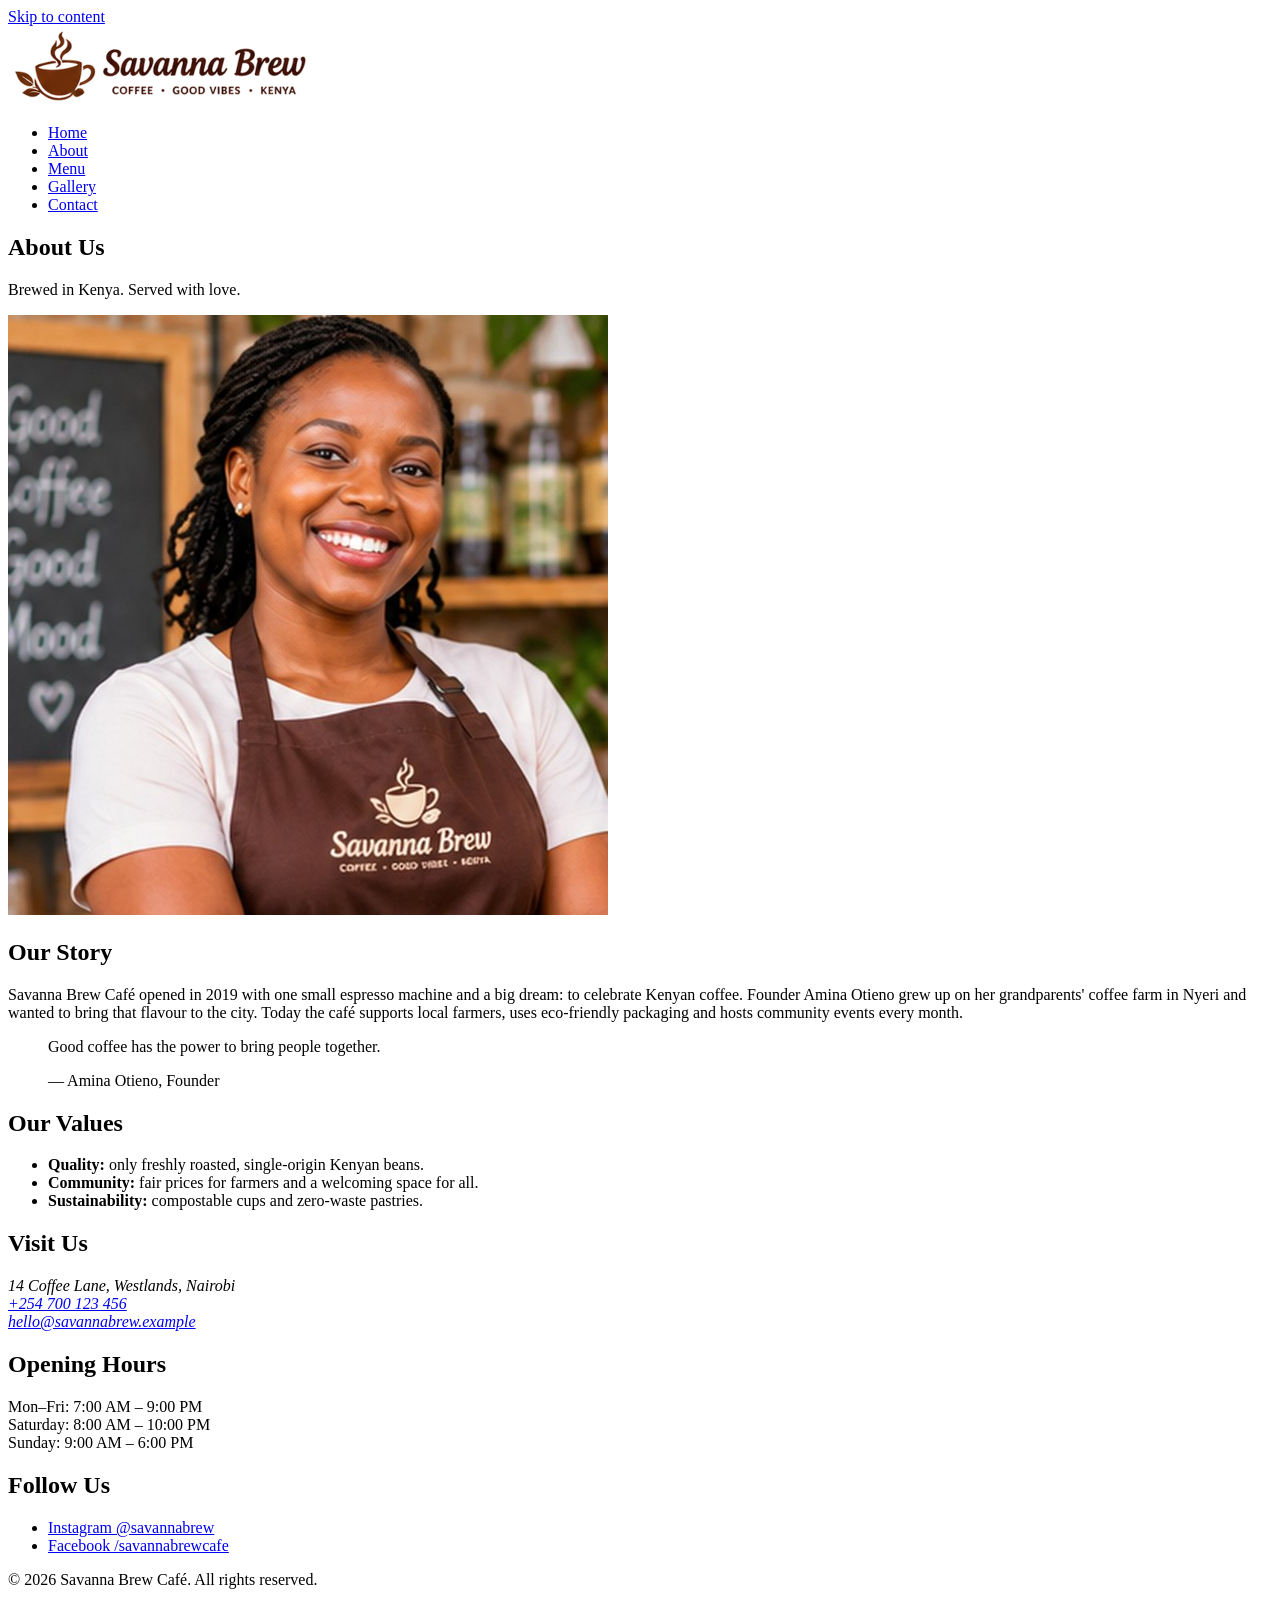
==== about.html @ cfd8450b "Fixed folder structure and moved files to root" ====
<!DOCTYPE html>
<html lang="en">
<head>
  <meta charset="UTF-8">
  <meta name="viewport" content="width=device-width, initial-scale=1.0">
  <meta name="description" content="The story and values of Savanna Brew Café, founded by Amina Otieno in Westlands, Nairobi.">
  <title>About Us | Savanna Brew Café</title>
  <link rel="preconnect" href="https://fonts.googleapis.com">
  <link rel="preconnect" href="https://fonts.gstatic.com" crossorigin>
  <link rel="stylesheet" href="https://fonts.googleapis.com/css2?family=Open+Sans:wght@400;600;700&amp;family=Playfair+Display:wght@600;700&amp;display=swap">
  <link rel="stylesheet" href="css/style.css">
</head>
<body>
  <a class="skip-link" href="#main">Skip to content</a>
  <header class="site-header">
    <div class="header-inner">
      <a class="logo-link" href="index.html"><img src="images/logo.png" alt="Savanna Brew Café logo - a steaming coffee cup" width="304" height="78"></a>
      <nav class="main-nav" aria-label="Main navigation">
        <ul>
          <li><a href="index.html">Home</a></li>
          <li><a href="about.html" class="active" aria-current="page">About</a></li>
          <li><a href="menu.html">Menu</a></li>
          <li><a href="gallery.html">Gallery</a></li>
          <li><a href="contact.html">Contact</a></li>
        </ul>
      </nav>
    </div>
  </header>
  <main id="main">
    <section class="page-title">
      <h1>About Us</h1>
      <p>Brewed in Kenya. Served with love.</p>
    </section>

    <section class="section container story-layout">
      <img class="owner-image" src="images/about-owner.jpg" alt="Amina Otieno, founder of Savanna Brew Café, smiling behind the counter in a brown apron" width="600" height="600">
      <article class="story-copy">
        <h2>Our Story</h2>
        <p>Savanna Brew Café opened in 2019 with one small espresso machine and a big dream: to celebrate Kenyan coffee. Founder Amina Otieno grew up on her grandparents' coffee farm in Nyeri and wanted to bring that flavour to the city. Today the café supports local farmers, uses eco-friendly packaging and hosts community events every month.</p>
        <blockquote>
          <p>Good coffee has the power to bring people together.</p>
          <footer>— Amina Otieno, Founder</footer>
        </blockquote>
      </article>
    </section>

    <section class="section container values-section">
      <div class="section-heading">
        <h2>Our Values</h2>
      </div>
      <ul class="values-list">
        <li><strong>Quality:</strong> only freshly roasted, single-origin Kenyan beans.</li>
        <li><strong>Community:</strong> fair prices for farmers and a welcoming space for all.</li>
        <li><strong>Sustainability:</strong> compostable cups and zero-waste pastries.</li>
      </ul>
    </section>
  </main>
  <footer class="site-footer">
    <div class="footer-grid">
      <section>
        <h2>Visit Us</h2>
        <address>
          14 Coffee Lane, Westlands, Nairobi<br>
          <a href="tel:+254700123456">+254 700 123 456</a><br>
          <a href="mailto:hello@savannabrew.example">hello@savannabrew.example</a>
        </address>
      </section>
      <section>
        <h2>Opening Hours</h2>
        <p>Mon–Fri: 7:00 AM – 9:00 PM<br>Saturday: 8:00 AM – 10:00 PM<br>Sunday: 9:00 AM – 6:00 PM</p>
      </section>
      <section>
        <h2>Follow Us</h2>
        <ul>
          <li><a href="https://www.instagram.com/" target="_blank" rel="noopener noreferrer">Instagram @savannabrew</a></li>
          <li><a href="https://www.facebook.com/" target="_blank" rel="noopener noreferrer">Facebook /savannabrewcafe</a></li>
        </ul>
      </section>
    </div>
    <p class="copyright">© 2026 Savanna Brew Café. All rights reserved.</p>
  </footer>
</body>
</html>
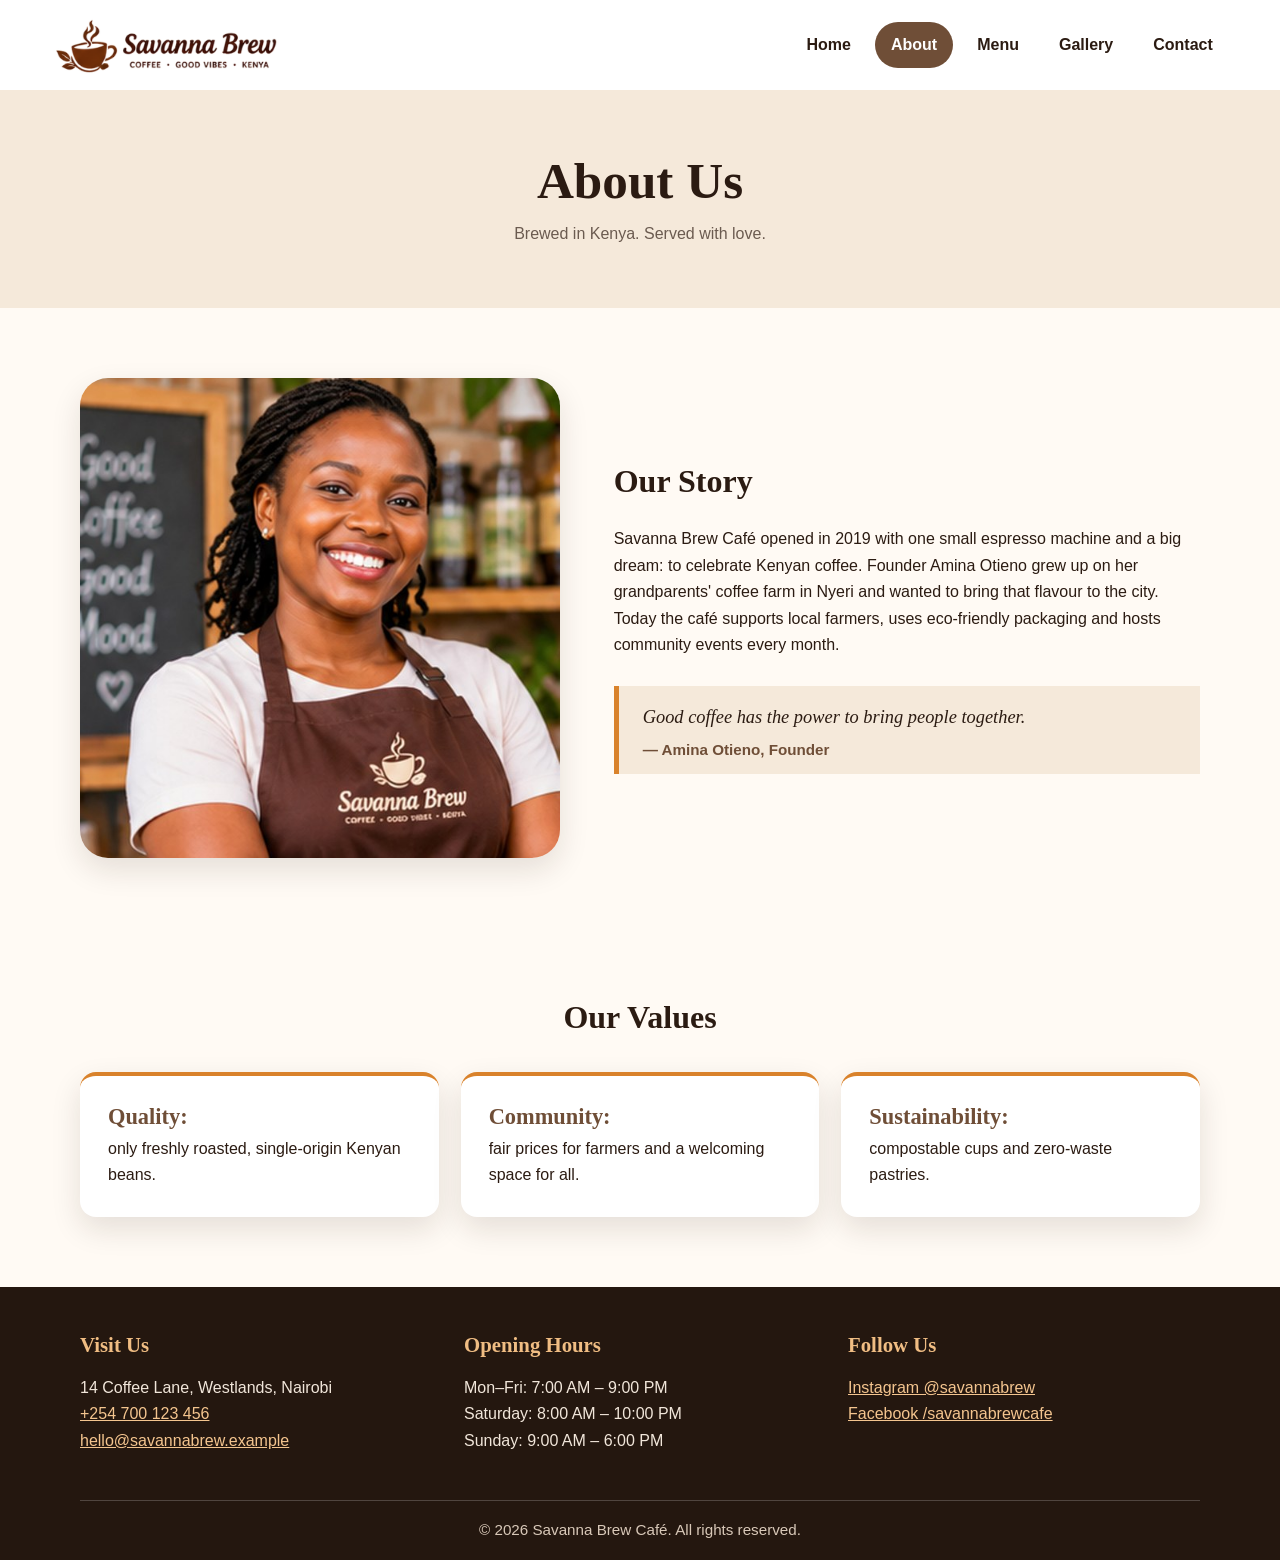
==== commit 76c00045: "Fixed CSS and image links on all sub-pages" ====
--- a/about.html
+++ b/about.html
@@ -8,7 +8,7 @@
   <link rel="preconnect" href="https://fonts.googleapis.com">
   <link rel="preconnect" href="https://fonts.gstatic.com" crossorigin>
   <link rel="stylesheet" href="https://fonts.googleapis.com/css2?family=Open+Sans:wght@400;600;700&amp;family=Playfair+Display:wght@600;700&amp;display=swap">
-  <link rel="stylesheet" href="css/style.css">
+  <link rel="stylesheet" href="style.css">
 </head>
 <body>
   <a class="skip-link" href="#main">Skip to content</a>
--- a/style.css
+++ b/style.css
@@ -0,0 +1,231 @@
+/* ==========================================================
+   Savanna Brew Café - main stylesheet (linked from every page)
+   Sections:
+   1. Variables   2. Base   3. Header & navigation   4. Buttons
+   5. Home        6. About  7. Menu tables           8. Gallery
+   9. Contact    10. Footer 11. Utilities 12. Dark mode
+   13. Responsive (768px and below)
+   ========================================================== */
+
+/* ---------- 1. VARIABLES (brand palette) ---------- */
+:root {
+  --primary: #6F4E37;      /* coffee brown */
+  --secondary: #F5E9DA;    /* cream */
+  --accent: #D9822B;       /* savanna orange */
+  --text: #2B1B12;         /* dark text */
+  --white: #FFFFFF;
+  --page-bg: #FFFAF4;
+  --surface: #FFFFFF;      /* cards, forms, tables */
+  --stripe: #FBF1E6;       /* zebra rows */
+  --hover-row: #F6DFC5;
+  --border: #EADBCB;
+  --muted: #6B5B50;
+  --footer-bg: #24170F;
+  --shadow: 0 12px 30px rgba(43, 27, 18, 0.12);
+  --font-heading: "Playfair Display", Georgia, serif;
+  --font-body: "Open Sans", Arial, sans-serif;
+}
+
+/* ---------- 2. BASE ---------- */
+*, *::before, *::after { box-sizing: border-box; }
+html { scroll-behavior: smooth; }
+body {
+  margin: 0;
+  background: var(--page-bg);
+  color: var(--text);
+  font-family: var(--font-body);
+  font-size: 1rem;          /* 16px */
+  line-height: 1.65;
+}
+img { max-width: 100%; height: auto; display: block; }
+h1, h2, h3 { font-family: var(--font-heading); line-height: 1.2; margin-top: 0; }
+h1 { font-size: clamp(2.2rem, 5vw, 4rem); }
+h2 { font-size: 2rem; }
+p { margin-top: 0; }
+a { color: var(--primary); }
+a:hover { color: var(--accent); }
+a:focus-visible, button:focus-visible { outline: 3px solid var(--accent); outline-offset: 3px; }
+.container { width: min(1120px, 92%); margin-inline: auto; }
+.section { padding: 70px 0; }
+.section-heading { text-align: center; max-width: 680px; margin: 0 auto 36px; }
+.section-heading p { color: var(--muted); }
+.eyebrow {
+  color: #F4BD7C; text-transform: uppercase; letter-spacing: 3px;
+  font-weight: 700; font-size: 0.85rem; margin-bottom: 8px;
+}
+.eyebrow-dark { color: var(--primary); }
+.page-title { padding: 60px 4%; text-align: center; background: var(--secondary); }
+.page-title h1 { font-size: clamp(2.2rem, 4vw, 3.4rem); margin-bottom: 10px; }
+.page-title p { margin: 0; color: var(--muted); }
+
+/* ---------- 3. HEADER & NAVIGATION ---------- */
+/* Flexbox is used for the navigation bar (one row, logo left, links right);
+   CSS Grid is used for the gallery (a two-dimensional grid of photos). */
+.site-header { background: var(--white); box-shadow: 0 3px 18px rgba(43, 27, 18, 0.08); }
+.header-inner {
+  width: min(1180px, 92%); margin: auto; min-height: 90px;
+  display: flex; align-items: center; justify-content: space-between; gap: 24px;
+}
+.logo-link img { width: 230px; height: auto; }
+.main-nav ul { display: flex; align-items: center; gap: 8px; list-style: none; margin: 0; padding: 0; }
+.main-nav a {
+  display: block; padding: 10px 16px; border-radius: 999px;
+  text-decoration: none; color: #2B1B12; font-weight: 700;
+  transition: background-color 0.25s ease, color 0.25s ease;
+}
+.main-nav a:hover, .main-nav a:focus-visible { background: var(--secondary); color: var(--primary); }
+.main-nav a.active { background: var(--primary); color: var(--white); }   /* current page */
+.skip-link { position: absolute; left: -999px; top: 0; background: var(--accent); color: #21140D; padding: 8px 14px; z-index: 10; }
+.skip-link:focus { left: 8px; }
+
+/* ---------- 4. BUTTONS ---------- */
+.btn {
+  display: inline-block; background: var(--accent); color: #21140D;
+  font: 700 1rem var(--font-body); text-decoration: none;
+  padding: 13px 26px; border: 0; border-radius: 999px; cursor: pointer;
+  transition: transform 0.25s ease, box-shadow 0.25s ease, background-color 0.25s ease;
+}
+.btn:hover, .btn:focus-visible {
+  background: #EFA64E; color: #21140D; transform: translateY(-3px);
+  box-shadow: 0 8px 20px rgba(0, 0, 0, 0.2);
+}
+
+/* ---------- 5. HOME ---------- */
+.hero {
+  min-height: 580px; display: flex; align-items: center; color: var(--white);
+      background: linear-gradient(90deg, rgba(25, 15, 10, 0.85), rgba(25, 15, 10, 0.25)),
+              url("images/hero.jpg") center / cover no-repeat;
+}
+.hero-content { width: min(1120px, 92%); margin: auto; padding: 80px 0; animation: fade-up 1s ease both; }
+.hero h1 { max-width: 640px; margin-bottom: 18px; }
+.hero p { max-width: 580px; font-size: 1.15rem; color: #FFF5E9; }
+@keyframes fade-up { from { opacity: 0; transform: translateY(24px); } to { opacity: 1; transform: none; } }
+.card-row { display: flex; gap: 24px; }
+.card {
+  flex: 1; background: var(--surface); border-radius: 18px; overflow: hidden;
+  box-shadow: var(--shadow); transition: transform 0.3s ease, box-shadow 0.3s ease;
+}
+.card:hover { transform: translateY(-8px); box-shadow: 0 18px 35px rgba(43, 27, 18, 0.2); }
+.card img { width: 100%; height: 220px; object-fit: cover; }
+.card-body { padding: 22px; }
+.card h3 { margin-bottom: 4px; }
+.price { font-weight: 700; color: var(--primary); margin-bottom: 8px; }
+.center { text-align: center; margin-top: 36px; }
+
+/* ---------- 6. ABOUT ---------- */
+.story-layout { display: grid; grid-template-columns: 0.9fr 1.1fr; gap: 54px; align-items: center; }
+.owner-image { width: 100%; aspect-ratio: 1 / 1; object-fit: cover; border-radius: 28px; box-shadow: var(--shadow); }
+.story-copy blockquote {
+  margin: 28px 0 0; padding: 16px 24px; background: var(--secondary);
+  border-left: 5px solid var(--accent); font-family: Georgia, serif; font-size: 1.15rem; font-style: italic;
+}
+.story-copy blockquote p { margin-bottom: 8px; }
+.story-copy blockquote footer { font: 600 0.95rem var(--font-body); font-style: normal; color: var(--primary); }
+.values-list { list-style: none; margin: 0; padding: 0; display: grid; grid-template-columns: repeat(3, 1fr); gap: 22px; }
+.values-list li {
+  padding: 28px; background: var(--surface); border-radius: 16px;
+  border-top: 4px solid var(--accent); box-shadow: var(--shadow);
+  transition: transform 0.3s ease;
+}
+.values-list li:hover { transform: translateY(-5px); }
+.values-list strong { display: block; font: 700 1.4rem var(--font-heading); color: var(--primary); margin-bottom: 6px; }
+
+/* ---------- 7. MENU TABLES ---------- */
+.menu-section { padding: 28px 0 10px; }
+.menu-section h2 { margin-bottom: 16px; }
+.table-wrapper { overflow-x: auto; border-radius: 12px; box-shadow: var(--shadow); }   /* scrolls on phones */
+.menu-table { width: 100%; border-collapse: collapse; min-width: 520px; background: var(--surface); }
+.menu-table th, .menu-table td { padding: 14px 18px; text-align: left; border-bottom: 1px solid var(--border); }
+.menu-table thead th { background: var(--primary); color: var(--white); }
+.menu-table tbody th { font-weight: 700; }
+.menu-table tbody tr:nth-child(even) { background: var(--stripe); }
+.menu-table tbody tr { transition: background-color 0.2s ease; }
+.menu-table tbody tr:hover { background: var(--hover-row); }
+.menu-table th:last-child, .menu-table td:last-child { text-align: right; }          /* prices */
+.menu-table td:last-child { font-weight: 700; }
+
+/* ---------- 8. GALLERY (CSS Grid: 4 / 2 / 1 columns) ---------- */
+.gallery-grid { display: grid; grid-template-columns: repeat(4, 1fr); gap: 18px; }
+.gallery-grid figure { margin: 0; overflow: hidden; border-radius: 14px; background: var(--surface); box-shadow: var(--shadow); }
+.gallery-grid img { width: 100%; aspect-ratio: 4 / 3; object-fit: cover; transition: transform 0.4s ease; }
+.gallery-grid figure:hover img { transform: scale(1.08); }
+.gallery-grid figcaption { padding: 12px 14px; font-weight: 600; text-align: center; }
+
+/* ---------- 9. CONTACT ---------- */
+.contact-layout { display: grid; grid-template-columns: 1.15fr 0.85fr; gap: 36px; align-items: start; }
+.contact-panel, .reservation-form { background: var(--surface); padding: 30px; border-radius: 18px; box-shadow: var(--shadow); }
+.contact-item { padding: 12px 0; border-bottom: 1px solid var(--border); }
+.contact-item strong { display: block; color: var(--primary); }
+.hours-heading { margin-top: 26px; font-size: 1.6rem; }
+.hours-table { width: 100%; border-collapse: collapse; }
+.hours-table th, .hours-table td { padding: 9px 4px; text-align: left; border-bottom: 1px solid var(--border); }
+.hours-table thead th { color: var(--primary); }
+.hours-table td { text-align: right; }
+.form-grid { display: grid; grid-template-columns: 1fr 1fr; gap: 18px; }
+.form-field { display: flex; flex-direction: column; gap: 6px; }
+.form-field.full { grid-column: 1 / -1; }
+.form-field label, legend { font-weight: 700; }
+.form-field input[type="text"], .form-field input[type="email"], .form-field input[type="tel"],
+.form-field input[type="date"], .form-field input[type="time"], .form-field select, .form-field textarea {
+  width: 100%; padding: 12px; border: 1px solid #B9A593; border-radius: 8px;
+  background: var(--surface); color: var(--text); font: inherit;
+}
+.form-field textarea { min-height: 120px; resize: vertical; }
+.form-field input:focus, .form-field select:focus, .form-field textarea:focus {
+  outline: 3px solid var(--accent); outline-offset: 1px; border-color: var(--accent);
+}
+fieldset { border: 1px solid #B9A593; border-radius: 10px; padding: 12px 16px; margin: 0; }
+.radio-row { display: flex; gap: 20px; flex-wrap: wrap; }
+.radio-row label { font-weight: 400; }
+.form-help { font-size: 0.95rem; color: var(--muted); }
+
+/* ---------- 10. FOOTER ---------- */
+.site-footer { background: var(--footer-bg); color: #F1E6DA; padding: 46px 0 18px; }
+.footer-grid { width: min(1120px, 92%); margin: auto; display: grid; grid-template-columns: repeat(3, 1fr); gap: 32px; }
+.site-footer h2 { font-size: 1.3rem; color: #F0BD83; }
+.site-footer address { font-style: normal; }
+.site-footer ul { list-style: none; padding: 0; margin: 0; }
+.site-footer a { color: #F4C58F; }
+.site-footer a:hover, .site-footer a:focus-visible { color: var(--white); }
+.copyright { width: min(1120px, 92%); margin: 30px auto 0; padding-top: 16px; border-top: 1px solid rgba(255, 255, 255, 0.2); text-align: center; font-size: 0.95rem; color: #D8C8B8; }
+
+/* ---------- 11. UTILITIES ---------- */
+.visually-hidden { position: absolute; width: 1px; height: 1px; margin: -1px; overflow: hidden; clip: rect(0 0 0 0); white-space: nowrap; }
+
+/* ---------- 12. DARK MODE (bonus) ---------- */
+@media (prefers-color-scheme: dark) {
+  :root {
+    --page-bg: #1A110C; --surface: #2A1C14; --stripe: #33231A; --hover-row: #45301F;
+    --secondary: #33231A; --border: #4A362A; --text: #F5E9DA; --muted: #CDBBA9;
+  }
+  a { color: #F4C58F; }
+  .main-nav a:hover, .main-nav a:focus-visible { color: #F4C58F; }
+  .site-header { background: #24170F; }
+  .main-nav a { color: #F5E9DA; }
+  .main-nav a.active { background: var(--accent); color: #21140D; }
+  .logo-link img { background: #F5E9DA; border-radius: 10px; padding: 4px 8px; }
+  .eyebrow-dark, .price, .values-list strong, .contact-item strong, .hours-table thead th, .story-copy blockquote footer { color: #F4C58F; }
+  .menu-table thead th { background: #6F4E37; }
+}
+
+/* ---------- 13. RESPONSIVE: 768px and below ---------- */
+@media (max-width: 1000px) {
+  .gallery-grid { grid-template-columns: repeat(2, 1fr); }      /* tablet: 2 columns */
+}
+@media (max-width: 768px) {
+  .header-inner { flex-direction: column; padding: 14px 0; gap: 8px; }   /* links stack below logo */
+  .main-nav ul { flex-direction: column; gap: 2px; text-align: center; }
+  .main-nav a { padding: 8px 24px; }
+  .hero { min-height: 500px; }
+  .hero-content { padding: 60px 0; }
+  .section { padding: 50px 0; }
+  .card-row { flex-direction: column; }
+  .story-layout, .contact-layout { grid-template-columns: 1fr; gap: 32px; }
+  .owner-image { max-width: 420px; margin-inline: auto; }
+  .values-list { grid-template-columns: 1fr; }
+  .gallery-grid { grid-template-columns: 1fr; }                  /* mobile: 1 column */
+  .footer-grid { grid-template-columns: 1fr; gap: 22px; }
+  .form-grid { grid-template-columns: 1fr; }
+  .form-field.full { grid-column: auto; }
+  .contact-panel, .reservation-form { padding: 22px; }
+}
